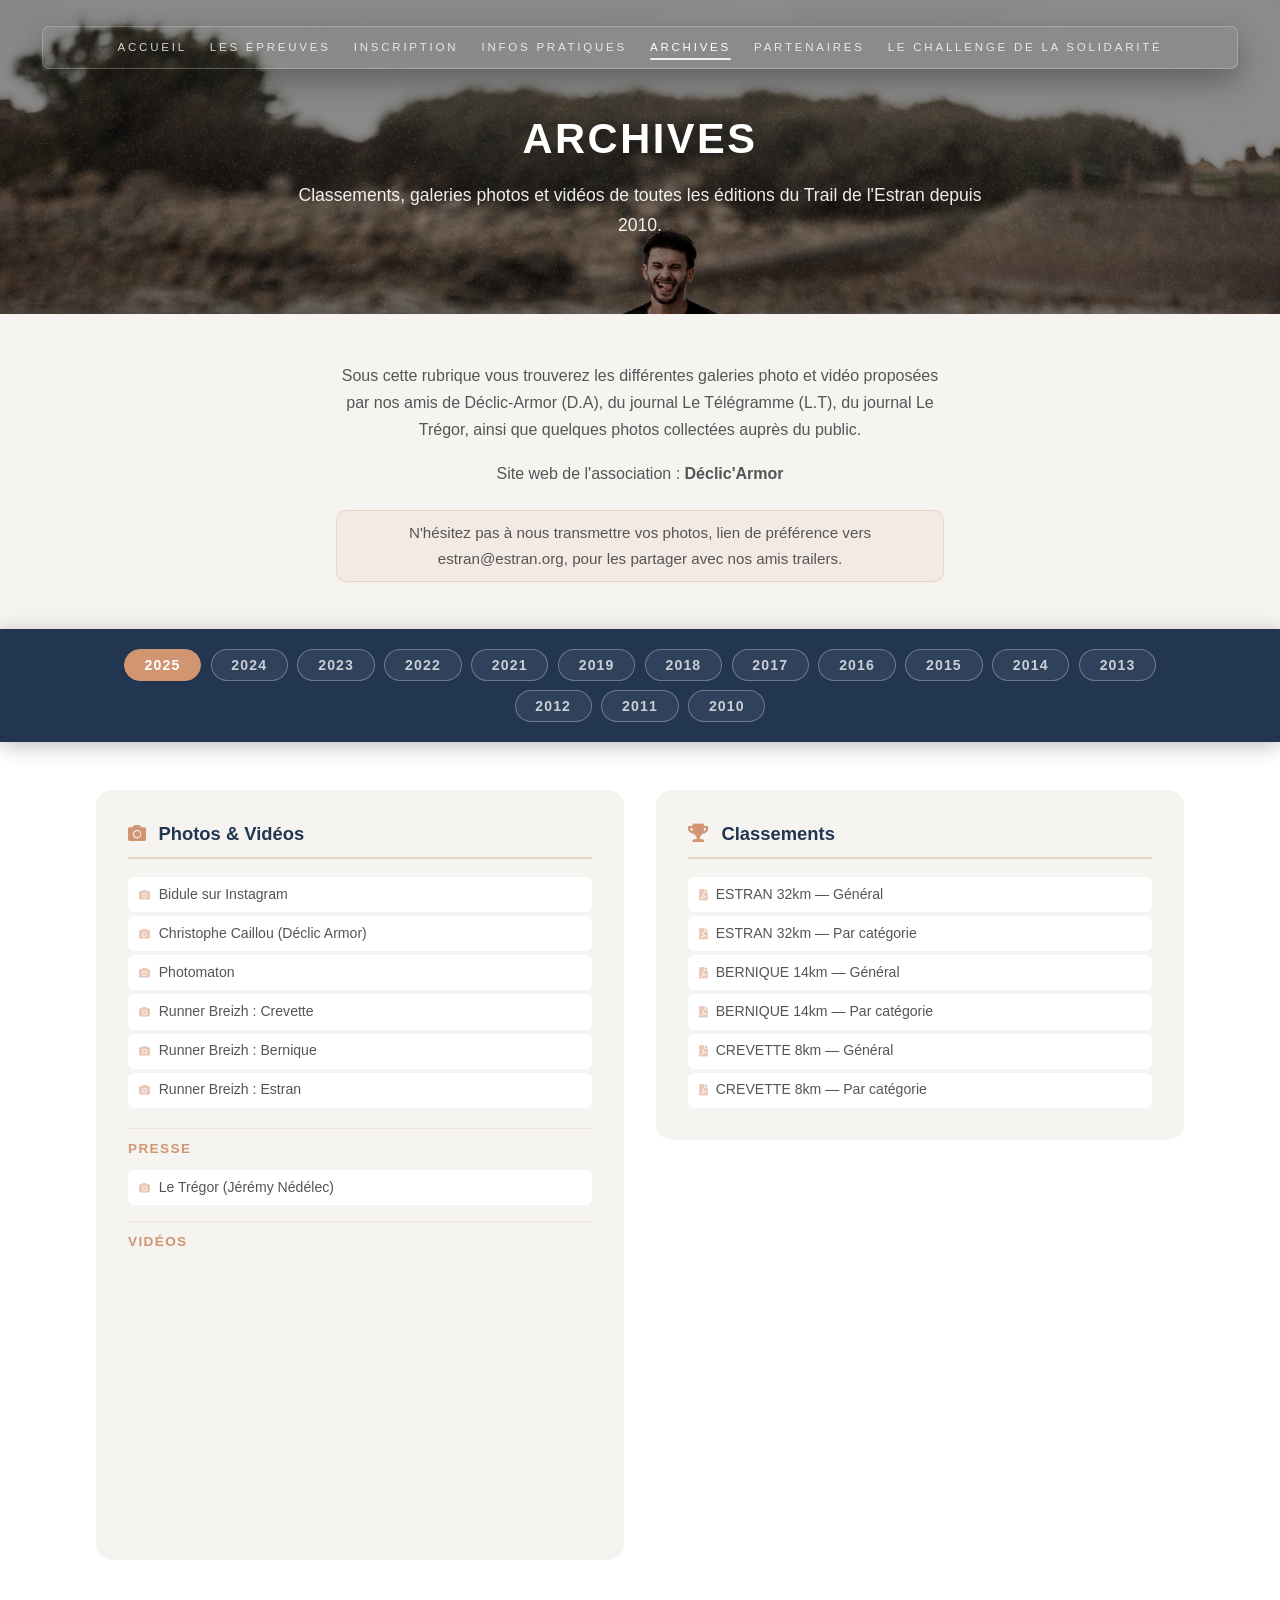
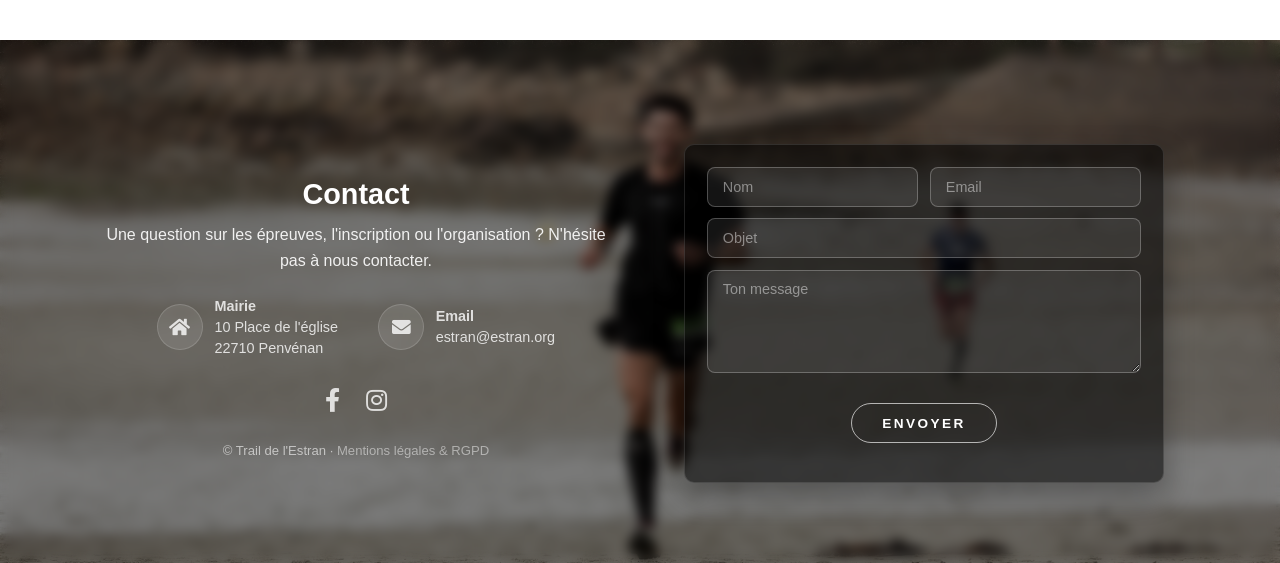
==== archives.html @ 1087b079 "almost" ====
<!DOCTYPE html>
<html lang="fr">

<head>
    <meta charset="utf-8">
    <title>Archives — Trail de l'Estran</title>
    <meta name="description"
        content="Archives du Trail de l'Estran : classements, galeries photos et vidéos de toutes les éditions depuis 2010.">
    <meta name="viewport" content="width=device-width, initial-scale=1">
    <link rel="stylesheet" href="css/style.css">
</head>

<body class="is-preload" data-page="archives">

    <!-- Nav -->
    <nav id="nav"></nav>

    <!-- Hero -->
    <section id="top" class="page-hero">
        <div class="inner">
            <h1>Archives</h1>
            <p>
                Classements, galeries photos et vidéos de toutes les éditions
                du Trail de l'Estran depuis 2010.
            </p>
        </div>
    </section>


    <!-- Intro galerie -->
    <section class="archives-intro">
        <div class="container">
            <p>
                Sous cette rubrique vous trouverez les différentes galeries photo et vidéo
                proposées par nos amis de Déclic-Armor (D.A), du journal Le Télégramme (L.T),
                du journal Le Trégor, ainsi que quelques photos collectées auprès du public.
            </p>
            <p>
                Site web de l'association :
                <a href="https://www.declic-armor.fr" target="_blank" rel="noopener"><strong>Déclic'Armor</strong></a>
            </p>
            <p class="archives-callout">
                N'hésitez pas à nous transmettre vos photos, lien de préférence vers
                <a href="mailto:estran@estran.org">estran@estran.org</a>,
                pour les partager avec nos amis trailers.
            </p>
        </div>
    </section>


    <!-- Sélecteur d'années + contenu -->
    <div class="archives-years-bar">
        <div class="container">
            <div id="year-tabs" class="archives-years"></div>
        </div>
    </div>

    <section class="archives-content">
        <div class="container">
            <div id="archives-panel"></div>
        </div>
    </section>


    <!-- Footer -->
    <section id="footer"></section>

    <!-- Scripts -->
    <script src="components/nav.js"></script>
    <script src="components/footer.js"></script>
    <script src="js/site.js"></script>
    <script src="js/archives.js"></script>

</body>

</html>
---- css/style.css ----
/* ==========================================
   Trail de l'Estran — style.css
   CSS unique, structuré et nettoyé

   SOMMAIRE :
   1. Variables & Fonts
   2. Reset & Base
   3. Typography
   4. Grid & Layout
   5. Buttons & Forms
   6. Nav
   7. Header (hero index)
   8. Section One (parcours)
   9. Section Two (countdown)
  10. Partenaires
  11. Footer & Contact
  12. Page Épreuves — Hero
  13. Page Épreuves — Tabs bar
  14. Page Épreuves — Race sections
  15. Page Épreuves — Maps
  16. Page Épreuves — Info cards
  17. Page Épreuves — Barrières
  18. Page Épreuves — Règlement
  19. Animations
  23. Responsive
   ========================================== */

/* ==============================
   1. VARIABLES & FONTS
   ============================== */

:root {
  --pearl: #ead7b9;
  --blossom: #ebb4c5;
  --almond: #d19572;
  --powder: #a2bdcc;
  --deep: #223651;

  --text: #555;
  --text-light: rgba(255, 255, 255, 0.75);
  --bg-light: #fff;
  --bg-sand: #f6f4f1;
  --radius: 10px;
  --radius-lg: 16px;
}

@import url("https://fonts.googleapis.com/css2?family=Source+Sans+3:ital,wght@0,300;0,400;0,700;1,300;1,400&display=swap");

/* FontAwesome — brands + solid only */
@font-face {
  font-family: "Font Awesome 5 Brands";
  font-style: normal;
  font-weight: 400;
  font-display: swap;
  src:
    url("../webfonts/fa-brands-400.woff2") format("woff2"),
    url("../webfonts/fa-brands-400.woff") format("woff");
}
@font-face {
  font-family: "Font Awesome 5 Free";
  font-style: normal;
  font-weight: 900;
  font-display: swap;
  src:
    url("../webfonts/fa-solid-900.woff2") format("woff2"),
    url("../webfonts/fa-solid-900.woff") format("woff");
}

.icon::before {
  font-style: normal;
  font-weight: 900;
  font-family: "Font Awesome 5 Free";
  -webkit-font-smoothing: antialiased;
  -moz-osx-font-smoothing: grayscale;
}
.icon.brands::before {
  font-family: "Font Awesome 5 Brands";
  font-weight: 400;
}
/* Icons used */
.fa-calendar::before {
  content: "\f073";
}
.fa-clock::before {
  content: "\f017";
}
.fa-envelope::before {
  content: "\f0e0";
}
.fa-facebook-f::before {
  content: "\f39e";
}
.fa-file-pdf::before {
  content: "\f1c1";
}
.fa-flag::before {
  content: "\f024";
}
.fa-home::before {
  content: "\f015";
}
.fa-instagram::before {
  content: "\f16d";
}
.fa-map-marker-alt::before {
  content: "\f3c5";
}
.fa-trophy::before {
  content: "\f091";
}
.fa-bus::before {
  content: "\f207";
}
.fa-camera::before {
  content: "\f030";
}
.fa-newspaper::before {
  content: "\f1ea";
}
.fa-play::before {
  content: "\f04b";
}

/* ==============================
   2. RESET & BASE
   ============================== */

*,
*::before,
*::after {
  box-sizing: border-box;
}

html {
  scroll-behavior: smooth;
}

body {
  margin: 0;
  font-family: "Source Sans 3", "Source Sans Pro", sans-serif;
  font-size: 16px;
  font-weight: 300;
  line-height: 1.65;
  color: var(--text);
  background: var(--bg-light);
}

/* Preload: masquer les transitions au chargement */
body.is-preload * {
  transition: none !important;
  animation: none !important;
}

img {
  max-width: 100%;
  height: auto;
  display: block;
}

.sr-only {
  position: absolute;
  width: 1px;
  height: 1px;
  padding: 0;
  margin: -1px;
  overflow: hidden;
  clip: rect(0, 0, 0, 0);
  border: 0;
}

/* ==============================
   3. TYPOGRAPHY
   ============================== */

h1,
h2,
h3,
h4,
h5,
h6 {
  font-weight: 700;
  line-height: 1.3;
  color: var(--deep);
}

h1 {
  font-size: 2.4em;
  letter-spacing: 0.06em;
}
h2 {
  font-size: 1.8em;
}
h3 {
  font-size: 1.3em;
}
h4 {
  font-size: 1em;
}

a {
  color: inherit;
  text-decoration: none;
  transition: color 0.2s ease;
}
a:hover {
  color: var(--almond);
}

strong,
b {
  font-weight: 700;
  color: inherit;
}

p {
  margin: 0 0 1em 0;
}

section {
  scroll-margin-top: 60px;
}

/* ==============================
   4. GRID & LAYOUT
   ============================== */

.container {
  max-width: 72em;
  margin: 0 auto;
  padding: 0 2em;
}

.row {
  display: flex;
  flex-wrap: wrap;
  gap: 2em;
}

.col-6 {
  flex: 0 0 calc(50% - 1em);
  max-width: calc(50% - 1em);
}

.col-12 {
  flex: 0 0 100%;
  max-width: 100%;
}

.align-center {
  align-items: center;
}

.image.fit img {
  width: 100%;
  border-radius: var(--radius);
}

.actions {
  list-style: none;
  padding: 0;
  margin: 1.5em 0 0 0;
  display: flex;
  gap: 1em;
}
.actions.special {
  justify-content: center;
}

/* ==============================
   5. BUTTONS & FORMS
   ============================== */

.button {
  display: inline-block;
  padding: 0 2.2em;
  height: 3em;
  line-height: 3em;
  border-radius: 999px;
  border: 1.5px solid rgba(255, 255, 255, 0.65);
  color: #fff;
  font-family: inherit;
  font-size: 0.85em;
  font-weight: 700;
  letter-spacing: 0.18em;
  text-transform: uppercase;
  text-decoration: none;
  background: transparent;
  cursor: pointer;
  transition: all 0.25s ease;
  white-space: nowrap;
}
.button:hover {
  background: rgba(255, 255, 255, 0.12);
  border-color: #fff;
  color: #fff;
  transform: translateY(-1px);
}
.button.primary {
  background: var(--almond);
  border-color: var(--almond);
}
.button.primary:hover {
  background: #c48560;
  border-color: #c48560;
}

/* Form inputs */
input[type="text"],
input[type="email"],
textarea {
  width: 100%;
  padding: 0.75em 1em;
  border: 1px solid rgba(255, 255, 255, 0.25);
  border-radius: 8px;
  background: rgba(255, 255, 255, 0.08);
  color: #fff;
  font-family: inherit;
  font-size: 0.9em;
  margin-bottom: 0.8em;
  transition: border-color 0.2s ease;
}
input[type="text"]:focus,
input[type="email"]:focus,
textarea:focus {
  outline: none;
  border-color: var(--almond);
}
input::placeholder,
textarea::placeholder {
  color: rgba(255, 255, 255, 0.45);
}

.form-row {
  display: grid;
  grid-template-columns: 1fr 1fr;
  gap: 0.8em;
}

.form-actions {
  display: flex;
  justify-content: center;
  margin-top: 0.6em;
}

.send-button {
  background: transparent;
  border: 1.5px solid rgba(255, 255, 255, 0.65);
  color: #fff;
  font-family: inherit;
  font-size: 0.85em;
  letter-spacing: 0.18em;
  text-transform: uppercase;
  padding: 0 2.2em;
  height: 3em;
  line-height: 3em;
  border-radius: 999px;
  cursor: pointer;
  transition: all 0.25s ease;
}
.send-button:hover {
  background: rgba(255, 255, 255, 0.12);
  border-color: #fff;
}

/* ==============================
   6. NAV
   ============================== */

#nav {
  position: fixed;
  top: 1.6em;
  left: 0;
  width: 100%;
  text-align: center;
  z-index: 1000;
}

#nav ul {
  display: inline-flex;
  border-radius: 0.45em;
  padding: 0 4em;
  margin: 0;
  list-style: none;
  background: transparent;
  box-shadow:
    inset 0 0 1px 1px rgba(255, 255, 255, 0.25),
    0 12px 30px rgba(0, 0, 0, 0.3);
  transition:
    background-color 0.35s ease,
    box-shadow 0.35s ease;
}

#nav li {
  padding: 0;
}

#nav a {
  display: block;
  color: rgba(255, 255, 255, 0.8);
  text-transform: uppercase;
  font-size: 0.72em;
  letter-spacing: 0.24em;
  height: 3.8em;
  line-height: 3.8em;
  padding: 0 1em;
  white-space: nowrap;
  border-bottom: none;
  transition: color 0.25s ease;
}
#nav a:hover {
  color: #fff;
}

#nav li.active a,
#nav li.current a {
  color: #fff;
  position: relative;
}
#nav li.active a::after,
#nav li.current a::after {
  content: "";
  position: absolute;
  left: 14%;
  right: 14%;
  bottom: 0.85em;
  height: 2px;
  background: rgba(255, 255, 255, 0.85);
  border-radius: 999px;
}

#nav.scrolled ul {
  background: var(--almond);
  box-shadow:
    inset 0 0 1px 1px rgba(255, 255, 255, 0.18),
    0 12px 30px rgba(0, 0, 0, 0.35);
}

/* Page active (soulignée) */
#nav li.nav-page-active a {
  color: #fff;
  position: relative;
}
#nav li.nav-page-active a::after {
  content: "";
  position: absolute;
  left: 1em;
  right: 1em;
  bottom: 0.85em;
  height: 2px;
  background: rgba(255, 255, 255, 0.85);
  border-radius: 999px;
}

/* Nav inner wrapper */
.nav-inner {
  display: inline-block;
  position: relative;
}

/* Hamburger — hidden on desktop */
.nav-toggle {
  display: none;
  background: none;
  border: none;
  cursor: pointer;
  padding: 0.8em;
  z-index: 10;
}
.hamburger,
.hamburger::before,
.hamburger::after {
  display: block;
  width: 22px;
  height: 2px;
  background: #fff;
  border-radius: 2px;
  transition: all 0.3s ease;
}
.hamburger {
  position: relative;
}
.hamburger::before,
.hamburger::after {
  content: "";
  position: absolute;
  left: 0;
}
.hamburger::before {
  top: -7px;
}
.hamburger::after {
  top: 7px;
}

/* Hamburger open state */
#nav.nav-open .hamburger {
  background: transparent;
}
#nav.nav-open .hamburger::before {
  top: 0;
  transform: rotate(45deg);
}
#nav.nav-open .hamburger::after {
  top: 0;
  transform: rotate(-45deg);
}

/* ==============================
   7. HEADER (hero index)
   ============================== */

#header {
  position: relative;
  padding: 11em 0 6em 0;
  text-align: center;
  color: #fff;
  background-image: url("../images/header-estran.jpg");
  background-size: cover;
  background-position: center;
  background-attachment: fixed;
}
#header::before {
  content: "";
  position: absolute;
  inset: 0;
  background: rgba(0, 0, 0, 0.35);
}
#header .inner {
  position: relative;
  z-index: 1;
}
#header h1 {
  color: #fff;
  text-transform: uppercase;
  margin: 0 0 0.3em 0;
}
#header p {
  color: rgba(255, 255, 255, 0.9);
}

/* Badge drapeau */
.header-badge {
  display: inline-flex;
  flex-direction: column;
  align-items: center;
  gap: 0.6em;
  margin-bottom: 1.2em;
}
.flag-bzh {
  width: 80px;
  height: auto;
  opacity: 0.85;
  filter: drop-shadow(0 10px 18px rgba(0, 0, 0, 0.35));
  animation:
    flagIntro 1.2s ease-out forwards,
    flagFloat 6s ease-in-out infinite;
}
@keyframes flagIntro {
  from {
    opacity: 0;
    transform: translateY(-12px) scale(0.96);
  }
  to {
    opacity: 0.85;
    transform: translateY(0) scale(1);
  }
}
@keyframes flagFloat {
  0%,
  100% {
    transform: translateY(0);
  }
  50% {
    transform: translateY(-4px);
  }
}

/* Date pill — même style que .button */
.edition-date {
  display: inline-block;
  margin: 1.2em 0 1.6em 0;
  font-weight: 700;
  font-size: 0.85em;
  letter-spacing: 0.18em;
  text-transform: uppercase;
  padding: 0 2.2em;
  height: 3em;
  line-height: 3em;
  border-radius: 999px;
  background: var(--almond);
}

/* ==============================
   8. SECTION ONE (parcours)
   ============================== */

.section-parcours {
  padding: 6em 0 4em 0;
  background: var(--bg-light);
}

.section-parcours .row {
  display: flex;
  align-items: center;
}

.section-parcours h2 {
  position: relative;
  display: inline-block;
}
.section-parcours h2::after {
  content: "";
  display: block;
  width: 3em;
  height: 3px;
  background: var(--almond);
  margin-top: 0.5em;
  border-radius: 999px;
}

.section-parcours strong {
  color: var(--almond);
}

.section-parcours img {
  max-height: 600px;
  width: 100%;
  object-fit: cover;
}

/* ==============================
   9. SECTION TWO (countdown)
   ============================== */

.section-event {
  position: relative;
  padding: 6em 0;
  color: #fff;
  background-image: url("../images/header-estran.jpg");
  background-size: cover;
  background-position: center;
  overflow: hidden;
}
.section-event::before {
  content: "";
  position: absolute;
  inset: 0;
  background: rgba(0, 0, 0, 0.45);
}
.section-event::after {
  content: "";
  position: absolute;
  inset: 0;
  backdrop-filter: blur(6px);
  z-index: 1;
}
.section-event .container {
  position: relative;
  z-index: 2;
}
.section-event h2,
.section-event p,
.section-event .label {
  color: #fff;
}

.center-event {
  display: flex;
  flex-direction: column;
  align-items: center;
  text-align: center;
  justify-content: center;
}

.countdown-card {
  border-radius: var(--radius-lg);
  padding: 1.6em;
  background: rgba(255, 255, 255, 0.1);
  backdrop-filter: blur(10px);
  box-shadow: 0 12px 30px rgba(0, 0, 0, 0.2);
  border: 1px solid rgba(255, 255, 255, 0.15);
  max-width: 520px;
  width: 100%;
}
.countdown-kicker {
  display: flex;
  align-items: center;
  justify-content: center;
  gap: 0.6em;
  font-size: 1.25em;
  font-weight: 700;
  margin: 0 0 0.9em 0;
}
.countdown {
  display: flex;
  gap: 0.8em;
  flex-wrap: wrap;
  justify-content: center;
  margin: 0.6em 0 0.8em 0;
}
.countdown .unit {
  min-width: 100px;
  text-align: center;
  padding: 0.9em 0.8em;
  border-radius: 14px;
  background: rgba(0, 0, 0, 0.18);
  border: 1px solid rgba(255, 255, 255, 0.12);
}
.countdown .num {
  display: block;
  font-size: 2em;
  font-weight: 700;
  line-height: 1.1;
}
.countdown-note {
  text-align: center;
  font-size: 1.05em;
  margin: 0.6em 0 1.2em 0;
  opacity: 0.9;
}

.section-event .actions {
  justify-content: center;
}

.affiche img {
  border-radius: var(--radius);
  box-shadow: 0 12px 40px rgba(0, 0, 0, 0.3);
  max-height: 600px;
}

/* ==============================
   10. PARTENAIRES
   ============================== */

.section-partenaires {
  padding: 6em 0 4em 0;
  background: var(--bg-light);
  text-align: center;
}
.section-partenaires h2::after {
  content: "";
  display: block;
  width: 3em;
  height: 3px;
  background: var(--almond);
  margin: 0.5em auto 0 auto;
  border-radius: 999px;
}

.partners-intro {
  max-width: 48em;
  margin: 0 auto 2.2em auto;
  opacity: 0.9;
}

.partners-grid {
  display: grid;
  grid-template-columns: repeat(5, 1fr);
  gap: 1.1em;
  align-items: center;
}
.partner {
  display: flex;
  align-items: center;
  justify-content: center;
  padding: 1.1em;
  border-radius: 0.6em;
  border: 1px solid rgba(0, 0, 0, 0.06);
  background: var(--bg-sand);
  transition:
    transform 0.5s ease,
    box-shadow 0.5s ease;
}
.partner img {
  width: 100%;
  max-width: 160px;
  max-height: 80px;
  object-fit: contain;
  opacity: 0.7;
  filter: grayscale(1) contrast(1.05);
  transition:
    filter 0.35s ease,
    opacity 0.35s ease;
}
.partner.is-highlight {
  transform: scale(1.06);
  box-shadow:
    0 0 0 2px var(--almond),
    0 10px 16px rgba(0, 0, 0, 0.12);
}
.partner.is-highlight img {
  filter: none;
  opacity: 1;
}

/* ==============================
   11. FOOTER & CONTACT
   ============================== */

#footer {
  position: relative;
  padding: 4.5em 0 3em 0;
  color: #fff;
  background-image: url("../images/header-estran.jpg");
  background-size: cover;
  background-position: center;
  overflow: hidden;
}
#footer::before {
  content: "";
  position: absolute;
  inset: 0;
  background: rgba(0, 0, 0, 0.5);
}
#footer::after {
  content: "";
  position: absolute;
  inset: 0;
  backdrop-filter: blur(6px);
  z-index: 1;
}
#footer .container {
  position: relative;
  z-index: 2;
}
#footer h2 {
  color: #fff;
  text-align: center;
  margin-bottom: 0.3em;
}
#footer a {
  color: rgba(255, 255, 255, 0.8);
}
#footer a:hover {
  color: #fff;
}

.footer-content {
  text-align: center;
}

.footer-columns {
  display: grid;
  grid-template-columns: 1fr 1fr;
  gap: 3em;
  align-items: center;
  margin: 2em 0;
}

.footer-left {
  text-align: center;
}

.footer-intro {
  max-width: 32em;
  margin: 0 auto 1.4em auto;
  opacity: 0.9;
  line-height: 1.6;
}

/* Contact blocks : icône + texte côte à côte */
.contact-blocks {
  display: flex;
  justify-content: center;
  gap: 2.5em;
  margin: 1.4em 0;
}

.contact-block {
  display: flex;
  align-items: center;
  gap: 0.8em;
  text-decoration: none;
  color: rgba(255, 255, 255, 0.85);
  transition: color 0.2s ease;
  font-size: 0.9em;
  line-height: 1.45;
}
.contact-block:hover {
  color: #fff;
}

.contact-icon {
  display: flex;
  align-items: center;
  justify-content: center;
  flex-shrink: 0;
  width: 3.2em;
  height: 3.2em;
  border-radius: 999px;
  background: rgba(255, 255, 255, 0.1);
  border: 1px solid rgba(255, 255, 255, 0.15);
  transition: background 0.2s ease;
}
.contact-icon::before {
  font-size: 1.3em;
}
.contact-block:hover .contact-icon {
  background: rgba(255, 255, 255, 0.18);
}

.contact-block div {
  text-align: left;
}

/* Formulaire */
.footer-right {
  display: flex;
  justify-content: center;
}

.contact-card {
  padding: 1.4em;
  border-radius: var(--radius);
  background: rgba(0, 0, 0, 0.55);
  border: 1px solid rgba(255, 255, 255, 0.12);
  box-shadow: 0 12px 30px rgba(0, 0, 0, 0.3);
  width: 100%;
  max-width: 480px;
}

/* Socials */
.footer-socials {
  display: flex;
  justify-content: center;
  gap: 1.6em;
  list-style: none;
  padding: 0;
  margin: 1.2em 0;
}
.footer-socials .icon::before {
  font-size: 1.5em;
}

.copyright {
  text-align: center;
  opacity: 0.6;
  font-size: 0.82em;
  margin-top: 1.2em;
}

/* ==============================
   12. PAGE ÉPREUVES — HERO
   ============================== */

.epreuves-hero {
  position: relative;
  padding: 7em 0 3.5em 0;
  text-align: center;
  color: #fff;
  background-image: url("../images/header-estran.jpg");
  background-size: cover;
  background-position: center;
  background-attachment: fixed;
}
.epreuves-hero::before {
  content: "";
  position: absolute;
  inset: 0;
  background: rgba(0, 0, 0, 0.45);
}
.epreuves-hero .inner {
  position: relative;
  z-index: 1;
  max-width: 48em;
  margin: 0 auto;
  padding: 0 2em;
}
.epreuves-hero h1 {
  color: #fff;
  text-shadow: 0 2px 12px rgba(0, 0, 0, 0.35);
  text-transform: uppercase;
  font-size: 2.6em;
  margin: 0 0 0.35em 0;
}
.epreuves-hero p {
  color: rgba(255, 255, 255, 0.95);
  line-height: 1.7;
}
.epreuves-hero .button {
  color: #fff;
  box-shadow: inset 0 0 0 1px rgba(255, 255, 255, 0.85);
}

/* ==============================
   13. PAGE ÉPREUVES — TABS BAR
   ============================== */

.race-tabs-bar {
  background: var(--deep);
  box-shadow: 0 4px 20px rgba(0, 0, 0, 0.25);
}
.race-tabs {
  display: flex;
  justify-content: center;
}
.race-tab {
  display: flex;
  flex-direction: column;
  align-items: center;
  padding: 0.9em 2em;
  color: rgba(255, 255, 255, 0.7);
  text-decoration: none;
  border-bottom: 3px solid transparent;
  transition: all 0.25s ease;
}
.race-tab:hover {
  color: #fff;
  background: rgba(255, 255, 255, 0.06);
}

.tab-rando:hover {
  border-bottom-color: var(--pearl);
  color: var(--pearl);
}
.tab-estran:hover {
  border-bottom-color: var(--almond);
  color: var(--almond);
}
.tab-bernique:hover {
  border-bottom-color: var(--powder);
  color: var(--powder);
}
.tab-crevette:hover {
  border-bottom-color: var(--blossom);
  color: var(--blossom);
}
.tab-enfants:hover {
  border-bottom-color: var(--blossom);
  color: var(--blossom);
}

.tab-distance {
  font-size: 1.3em;
  font-weight: 700;
  line-height: 1.2;
}
.tab-name {
  font-size: 0.68em;
  letter-spacing: 0.2em;
  text-transform: uppercase;
  opacity: 0.8;
}

/* ==============================
   14. PAGE ÉPREUVES — RACE SECTIONS
   ============================== */

.race-section {
  padding: 4em 0 3.5em 0;
  scroll-margin-top: 60px;
}
.race-section:nth-child(odd) {
  background: var(--bg-light);
}
.race-section:nth-child(even) {
  background: var(--bg-sand);
}
.race-rando {
  background: var(--bg-sand);
}
.race-enfants {
  background: var(--bg-light);
}

.race-header {
  text-align: center;
  margin-bottom: 2em;
}

.race-badge {
  display: inline-block;
  padding: 0.3em 1.2em;
  border-radius: 999px;
  font-size: 0.82em;
  font-weight: 700;
  letter-spacing: 0.15em;
  text-transform: uppercase;
  margin-bottom: 0.6em;
  color: #fff;
}
.badge-estran {
  background: var(--almond);
}
.badge-bernique {
  background: var(--powder);
  color: var(--deep);
}
.badge-crevette {
  background: var(--blossom);
  color: var(--deep);
}
.badge-rando {
  background: var(--pearl);
  color: var(--deep);
}
.badge-enfants {
  background: var(--blossom);
  color: var(--deep);
}

.race-header h2 {
  font-size: 2em;
  margin: 0 0 0.2em 0;
}
.race-tagline {
  font-size: 1.05em;
  opacity: 0.65;
  font-style: italic;
}

/* Layout carte + infos */
.race-layout {
  display: grid;
  grid-template-columns: 1fr 1fr;
  gap: 2em;
  align-items: start;
}
.race-col-map {
  position: static;
}
.race-col-info {
  display: flex;
  flex-direction: column;
  gap: 1em;
}

.centered-description {
  max-width: 42em;
  margin: 0 auto;
  text-align: center;
}

/* Reglement section bottom */
.reglement-section {
  position: relative;
  text-align: center;
  padding: 4em 0;
  color: #fff;
  background: var(--deep);
  overflow: hidden;
}
.reglement-section .container {
  position: relative;
  z-index: 2;
}
.reglement-section h2 {
  color: #fff;
}
.reglement-section h2::after {
  content: "";
  display: block;
  width: 3em;
  height: 3px;
  background: var(--almond);
  margin: 0.5em auto 0 auto;
  border-radius: 999px;
}
.reglement-text {
  max-width: 38em;
  margin: 0 auto 1.4em auto;
  opacity: 0.9;
}

/* ==============================
   15. PAGE ÉPREUVES — MAPS
   ============================== */

.race-map-wrap {
  position: relative;
  border-radius: 12px;
  overflow: hidden;
  box-shadow:
    0 8px 32px rgba(34, 54, 81, 0.12),
    0 2px 8px rgba(0, 0, 0, 0.08);
  border: 1px solid rgba(34, 54, 81, 0.1);
}
.race-map {
  width: 100%;
  height: 420px;
}

.map-overlay-label {
  position: absolute;
  bottom: 1em;
  left: 50%;
  transform: translateX(-50%);
  background: rgba(34, 54, 81, 0.85);
  color: #fff;
  padding: 0.45em 1.2em;
  border-radius: 999px;
  font-size: 0.78em;
  z-index: 2;
  backdrop-filter: blur(6px);
  pointer-events: none;
  white-space: nowrap;
}
.map-overlay-label .icon {
  margin-right: 0.4em;
}

/* ==============================
   16. PAGE ÉPREUVES — INFO CARDS
   ============================== */

.info-pair {
  display: grid;
  grid-template-columns: 1fr 1fr;
  gap: 1em;
}

.info-card {
  background: var(--bg-light);
  border-radius: var(--radius);
  padding: 1.2em 1.4em;
  border: 1px solid rgba(34, 54, 81, 0.08);
  box-shadow: 0 3px 12px rgba(0, 0, 0, 0.04);
  text-align: center;
  transition:
    transform 0.25s ease,
    box-shadow 0.25s ease;
}
.info-card:hover {
  transform: translateY(-2px);
  box-shadow: 0 6px 20px rgba(0, 0, 0, 0.07);
}

.info-icon {
  display: flex;
  align-items: center;
  justify-content: center;
  width: 2.2em;
  height: 2.2em;
  border-radius: 999px;
  margin: 0 auto 0.5em auto;
  font-size: 1em;
}
.race-estran .info-icon {
  background: rgba(209, 149, 114, 0.15);
  color: var(--almond);
}
.race-bernique .info-icon {
  background: rgba(162, 189, 204, 0.2);
  color: var(--deep);
}
.race-crevette .info-icon {
  background: rgba(235, 180, 197, 0.2);
  color: var(--deep);
}

.info-card h4 {
  margin: 0 0 0.35em 0;
  font-size: 0.95em;
}
.info-card p {
  margin: 0;
  line-height: 1.55;
  font-size: 0.88em;
}
.info-card-description p {
  margin-bottom: 0.6em;
}
.info-card-description p:last-child {
  margin-bottom: 0;
}

.info-address {
  opacity: 0.6;
  font-size: 0.92em;
}
.info-gps {
  display: inline-block;
  font-family: monospace;
  font-size: 0.82em;
  opacity: 0.45;
}

.reglement-link {
  display: flex;
  align-items: center;
  justify-content: center;
  gap: 0.4em;
  font-size: 0.82em;
  color: var(--almond);
  opacity: 0.85;
  transition: opacity 0.2s ease;
}
.reglement-link:hover {
  opacity: 1;
  color: var(--deep);
}

/* ==============================
   17. PAGE ÉPREUVES — BARRIÈRES
   ============================== */

.barriers-card {
  margin-top: 2em;
  padding: 1.6em;
  border-radius: var(--radius);
  background: rgba(209, 149, 114, 0.08);
  border-left: 4px solid var(--almond);
}
.barriers-card h3 {
  margin: 0 0 0.5em 0;
}
.barriers-card h3 .icon {
  color: var(--almond);
  margin-right: 0.4em;
}

.barriers-grid {
  display: grid;
  grid-template-columns: 1fr 1fr;
  gap: 1em;
}
.barrier {
  display: flex;
  align-items: flex-start;
  gap: 1em;
  padding: 0.9em;
  background: rgba(255, 255, 255, 0.7);
  border-radius: 8px;
}
.barrier-km {
  flex-shrink: 0;
  padding: 0.25em 0.7em;
  background: var(--almond);
  color: #fff;
  border-radius: 6px;
  font-weight: 700;
  font-size: 0.82em;
}
.barrier div {
  line-height: 1.55;
  font-size: 0.88em;
}
.barrier-note {
  margin-top: 0.8em;
  font-size: 0.85em;
  opacity: 0.7;
  font-style: italic;
}

/* ==============================
   18. PAGE HERO (générique sous-pages)
   ============================== */

.page-hero {
  position: relative;
  padding: 7em 0 3.5em 0;
  text-align: center;
  color: #fff;
  background-image: url("../images/header-estran.jpg");
  background-size: cover;
  background-position: center;
  background-attachment: fixed;
}
.page-hero::before {
  content: "";
  position: absolute;
  inset: 0;
  background: rgba(0, 0, 0, 0.45);
}
.page-hero .inner {
  position: relative;
  z-index: 1;
  max-width: 48em;
  margin: 0 auto;
  padding: 0 2em;
}
.page-hero h1 {
  color: #fff;
  text-shadow: 0 2px 12px rgba(0, 0, 0, 0.35);
  text-transform: uppercase;
  font-size: 2.6em;
  margin: 0 0 0.35em 0;
}
.page-hero p {
  color: rgba(255, 255, 255, 0.92);
  line-height: 1.7;
  font-size: 1.1em;
}

/* ==============================
   19. PAGE INSCRIPTION
   ============================== */

.insc-section {
  padding: 4em 0;
}

/* -- Bandeau date ouverture -- */
.insc-opening {
  background: var(--deep);
  color: #fff;
  padding: 2.5em 0;
}

.insc-date-banner {
  display: flex;
  align-items: center;
  justify-content: center;
  gap: 1.2em;
  text-align: left;
}
.insc-date-banner .icon::before {
  font-size: 2.2em;
  color: var(--almond);
}
.insc-date-banner h2 {
  color: #fff;
  font-size: 1.1em;
  margin: 0;
  font-weight: 400;
  opacity: 0.85;
  letter-spacing: 0.05em;
  text-transform: uppercase;
}
.insc-date {
  font-size: 1.8em;
  font-weight: 700;
  margin: 0.1em 0 0 0;
  line-height: 1.2;
}

/* -- Section courses -- */
.insc-races {
  background: var(--bg-sand);
}

.section-title {
  text-align: center;
  font-size: 1.8em;
  margin: 0 0 0.2em 0;
}
.section-subtitle {
  text-align: center;
  opacity: 0.65;
  font-size: 1.05em;
  margin: 0 0 2em 0;
}

.insc-cards {
  display: grid;
  grid-template-columns: repeat(3, 1fr);
  gap: 1.8em;
}

.insc-card {
  position: relative;
  background: var(--bg-light);
  border-radius: var(--radius-lg);
  padding: 2em 1.6em 1.8em;
  text-align: center;
  box-shadow: 0 4px 20px rgba(0, 0, 0, 0.06);
  border: 1px solid rgba(34, 54, 81, 0.06);
  overflow: hidden;
  transition:
    transform 0.3s ease,
    box-shadow 0.3s ease;
  display: flex;
  flex-direction: column;
  align-items: center;
}
.insc-card:hover {
  transform: translateY(-4px);
  box-shadow: 0 12px 36px rgba(0, 0, 0, 0.1);
}

/* Barre de couleur en haut de chaque card */
.insc-card-accent {
  position: absolute;
  top: 0;
  left: 0;
  right: 0;
  height: 4px;
}
.insc-card-estran .insc-card-accent {
  background: var(--almond);
}
.insc-card-bernique .insc-card-accent {
  background: var(--powder);
}
.insc-card-crevette .insc-card-accent {
  background: var(--blossom);
}

.insc-card-badge {
  display: inline-block;
  padding: 0.3em 1.2em;
  border-radius: 999px;
  font-size: 0.82em;
  font-weight: 700;
  letter-spacing: 0.15em;
  text-transform: uppercase;
  margin-bottom: 0.6em;
}
.insc-card-estran .insc-card-badge {
  background: var(--almond);
  color: #fff;
}
.insc-card-bernique .insc-card-badge {
  background: var(--powder);
  color: var(--deep);
}
.insc-card-crevette .insc-card-badge {
  background: var(--blossom);
  color: var(--deep);
}

.insc-card h3 {
  font-size: 1.4em;
  margin: 0 0 0.5em 0;
}

.insc-card-places {
  display: flex;
  align-items: baseline;
  justify-content: center;
  gap: 0.3em;
  margin-bottom: 0.8em;
}
.insc-places-num {
  font-size: 2.4em;
  font-weight: 700;
  line-height: 1;
  color: var(--deep);
}
.insc-places-label {
  font-size: 0.85em;
  opacity: 0.6;
  text-transform: uppercase;
  letter-spacing: 0.1em;
}

.insc-card p {
  font-size: 0.9em;
  opacity: 0.75;
  line-height: 1.55;
  margin-bottom: 1.4em;
  flex-grow: 1;
}

.insc-card .button {
  border-color: var(--almond);
  color: var(--almond);
}
.insc-card .button:hover {
  background: var(--almond);
  color: #fff;
}
.insc-card .button.primary {
  background: var(--almond);
  border-color: var(--almond);
  color: #fff;
}
.insc-card .button.primary:hover {
  background: #c48560;
  border-color: #c48560;
}

.insc-cta {
  text-align: center;
  margin-top: 2.5em;
}

/* -- Section bénévoles -- */
/* -- Section bénévoles -- */
.insc-benevole {
  background: var(--deep);
  padding: 5em 0;
}
.insc-benevole .container {
  position: relative;
}
.insc-benevole .container {
  position: relative;
}

.benevole-layout {
  display: grid;
  grid-template-columns: 1fr 1fr;
  gap: 3em;
  align-items: center;
}

.benevole-text {
  color: #fff;
}
.benevole-text h2 {
  color: #fff;
  font-size: 1.5em;
  font-weight: 300;
  margin: 0 0 0.3em 0;
  line-height: 1.4;
}
.benevole-text h3 {
  color: var(--almond);
  font-size: 1.8em;
  margin: 0 0 0.8em 0;
}
.benevole-text p {
  color: rgba(255, 255, 255, 0.85);
  line-height: 1.7;
}

.benevole-card {
  padding: 1.6em;
  border-radius: var(--radius-lg);
  background: var(--powder);
  border: 1px solid rgba(255, 255, 255, 0.12);
  box-shadow: 0 12px 30px rgba(0, 0, 0, 0.3);
}
.benevole-card input,
.benevole-card textarea {
  width: 100%;
  padding: 0.75em 1em;
  border: 1px solid rgba(255, 255, 255, 0.2);
  border-radius: 8px;
  background: rgba(255, 255, 255, 0.06);
  color: #fff;
  font-family: inherit;
  font-size: 0.9em;
  margin-bottom: 0.7em;
  transition: border-color 0.2s ease;
}
.benevole-card input:focus,
.benevole-card textarea:focus {
  outline: none;
  border-color: var(--almond);
}
.benevole-card input::placeholder,
.benevole-card textarea::placeholder {
  color: rgba(255, 255, 255, 0.676);
}
.benevole-card .send-button {
  width: 100%;
}

/* ==============================
   20. PAGE INFOS PRATIQUES
   ============================== */

.infos-section {
  padding: 4em 0;
  background: var(--bg-light);
}
.infos-section-alt {
  background: var(--bg-sand);
}

.infos-race-grid {
  display: grid;
  grid-template-columns: repeat(3, 1fr);
  gap: 1.5em;
}
.infos-race-card {
  background: var(--bg-sand);
  border-radius: var(--radius-lg);
  padding: 1.8em 1.4em;
  text-align: center;
  border-top: 4px solid transparent;
  transition:
    transform 0.3s ease,
    box-shadow 0.3s ease;
}
.infos-race-card:hover {
  transform: translateY(-3px);
  box-shadow: 0 8px 24px rgba(0, 0, 0, 0.08);
}
.infos-estran {
  border-top-color: var(--almond);
}
.infos-bernique {
  border-top-color: var(--powder);
}
.infos-crevette {
  border-top-color: var(--blossom);
}

.infos-race-badge {
  display: inline-block;
  padding: 0.25em 1em;
  border-radius: 999px;
  font-size: 0.8em;
  font-weight: 700;
  letter-spacing: 0.12em;
  text-transform: uppercase;
  margin-bottom: 0.5em;
}
.infos-estran .infos-race-badge {
  background: var(--almond);
  color: #fff;
}
.infos-bernique .infos-race-badge {
  background: var(--powder);
  color: var(--deep);
}
.infos-crevette .infos-race-badge {
  background: var(--blossom);
  color: var(--deep);
}

.infos-race-card h3 {
  font-size: 1.3em;
  margin: 0 0 0.6em 0;
}
.infos-race-detail {
  font-size: 0.9em;
  margin: 0 0 0.4em 0;
  line-height: 1.5;
}
.infos-race-detail .icon::before {
  font-size: 0.85em;
  color: var(--almond);
  margin-right: 0.3em;
}
.infos-race-places {
  margin-top: 0.8em;
  font-size: 0.85em;
  opacity: 0.6;
  text-transform: uppercase;
  letter-spacing: 0.08em;
}
.infos-race-places strong {
  font-size: 1.6em;
  color: var(--deep);
}

.infos-note {
  font-size: 0.95em;
  opacity: 0.8;
}
.infos-note .icon::before {
  color: var(--almond);
  margin-right: 0.3em;
}

.infos-barriers {
  display: grid;
  grid-template-columns: 1fr 1fr;
  gap: 1.2em;
  margin: 1.5em 0;
}
.infos-barrier {
  display: flex;
  align-items: flex-start;
  gap: 1em;
  padding: 1.2em;
  background: var(--bg-light);
  border-radius: var(--radius);
  border-left: 4px solid var(--almond);
}
.infos-barrier div {
  font-size: 0.9em;
  line-height: 1.6;
}
.infos-note-small {
  font-size: 0.85em;
  opacity: 0.65;
  font-style: italic;
  text-align: center;
  margin-top: 1em;
}

.infos-navettes {
  background: var(--deep);
  color: #fff;
  padding: 3.5em 0;
}
.infos-highlight-card {
  display: flex;
  align-items: flex-start;
  gap: 2em;
  max-width: 52em;
  margin: 0 auto;
}
.infos-highlight-icon {
  flex-shrink: 0;
  display: flex;
  align-items: center;
  justify-content: center;
  width: 4em;
  height: 4em;
  border-radius: 999px;
  background: rgba(255, 255, 255, 0.1);
  border: 1px solid rgba(255, 255, 255, 0.15);
}
.infos-highlight-icon .icon::before {
  font-size: 1.6em;
  color: var(--almond);
}
.infos-highlight-content h2 {
  color: #fff;
  font-size: 1.4em;
  margin: 0 0 0.2em 0;
}
.infos-highlight-times {
  font-size: 1.2em;
  margin: 0 0 0.8em 0;
  color: var(--almond);
}
.infos-highlight-content p {
  color: rgba(255, 255, 255, 0.85);
  line-height: 1.6;
  margin-bottom: 0.6em;
}
.infos-highlight-warning {
  display: inline-block;
  padding: 0.4em 1em;
  background: rgba(209, 149, 114, 0.15);
  border: 1px solid rgba(209, 149, 114, 0.3);
  border-radius: 8px;
  font-size: 0.9em;
  margin-top: 0.4em;
}

.infos-schedule-grid {
  display: grid;
  grid-template-columns: repeat(4, 1fr);
  gap: 1.2em;
  margin: 1.5em 0;
}
.infos-schedule-card {
  background: var(--bg-light);
  border-radius: var(--radius);
  padding: 1.4em 1em;
  text-align: center;
  border: 1px solid rgba(34, 54, 81, 0.06);
  transition: transform 0.25s ease;
}
.infos-section-alt .infos-schedule-card {
  background: var(--bg-light);
}
.infos-schedule-card:hover {
  transform: translateY(-2px);
}
.infos-day {
  display: inline-block;
  padding: 0.2em 0.8em;
  background: var(--deep);
  color: #fff;
  border-radius: 999px;
  font-size: 0.75em;
  font-weight: 700;
  letter-spacing: 0.1em;
  text-transform: uppercase;
  margin-bottom: 0.6em;
}
.infos-schedule-card p {
  font-size: 0.88em;
  margin: 0.3em 0;
  line-height: 1.45;
}

.infos-dimanche-detail {
  max-width: 42em;
  margin: 1.5em auto;
  padding: 1.2em 1.6em;
  background: var(--bg-light);
  border-radius: var(--radius);
  border-left: 4px solid var(--almond);
}
.infos-dimanche-detail p {
  font-size: 0.9em;
  margin: 0.3em 0;
  line-height: 1.5;
}

.infos-rando-grid {
  display: grid;
  grid-template-columns: repeat(3, 1fr);
  gap: 1.5em;
}
.infos-rando-card {
  background: var(--bg-light);
  border-radius: var(--radius-lg);
  padding: 2em 1.4em;
  text-align: center;
  border: 1px solid rgba(34, 54, 81, 0.06);
  transition: transform 0.25s ease;
}
.infos-rando-card:hover {
  transform: translateY(-2px);
}
.infos-rando-km {
  display: inline-block;
  font-size: 2em;
  font-weight: 700;
  color: var(--almond);
  line-height: 1;
  margin-bottom: 0.4em;
}
.infos-rando-card p {
  font-size: 0.92em;
  line-height: 1.5;
  margin: 0;
}

.infos-arrival {
  display: flex;
  flex-direction: column;
  align-items: center;
  gap: 0.4em;
  max-width: 36em;
  margin: 2em auto 0 auto;
  padding: 1em 1.6em;
  background: rgba(209, 149, 114, 0.1);
  border: 1px solid rgba(209, 149, 114, 0.25);
  border-radius: var(--radius);
  font-size: 1.05em;
  font-weight: 700;
  color: var(--deep);
  text-align: center;
}
.infos-arrival .icon::before {
  color: var(--almond);
  font-size: 1.2em;
}

.infos-note {
  display: flex;
  align-items: center;
  justify-content: center;
  gap: 0.4em;
  font-size: 0.95em;
  opacity: 0.8;
}

/* ==============================
   21. ARCHIVES
   ============================== */

.archives-intro {
  padding: 3em 0 2em;
  background: var(--bg-sand);
  text-align: center;
}
.archives-intro .container {
  max-width: 42em;
}
.archives-intro p {
  line-height: 1.7;
}
.archives-callout {
  display: inline-block;
  padding: 0.6em 1.4em;
  background: rgba(209, 149, 114, 0.1);
  border: 1px solid rgba(209, 149, 114, 0.25);
  border-radius: var(--radius);
  font-size: 0.95em;
  margin-top: 0.5em;
}

.archives-years-bar {
  background: var(--deep);
  padding: 1.2em 0;
  position: sticky;
  top: 0;
  z-index: 100;
  box-shadow: 0 4px 20px rgba(0, 0, 0, 0.25);
}
.archives-years {
  display: flex;
  flex-wrap: wrap;
  justify-content: center;
  gap: 0.6em;
}
.year-tab {
  padding: 0.5em 1.4em;
  border: 1.5px solid rgba(255, 255, 255, 0.3);
  border-radius: 999px;
  background: rgba(255, 255, 255, 0.06);
  color: rgba(255, 255, 255, 0.75);
  font-family: inherit;
  font-size: 0.88em;
  font-weight: 700;
  letter-spacing: 0.08em;
  cursor: pointer;
  transition: all 0.2s ease;
}
.year-tab:hover {
  color: #fff;
  border-color: rgba(255, 255, 255, 0.6);
  background: rgba(255, 255, 255, 0.12);
}
.year-tab.is-active {
  background: var(--almond);
  border-color: var(--almond);
  color: #fff;
}

.archives-content {
  padding: 3em 0 5em;
  background: var(--bg-light);
}

.archive-columns {
  display: grid;
  grid-template-columns: 1fr 1fr;
  gap: 2em;
  align-items: start;
}

.archive-col {
  padding: 2em;
  background: var(--bg-sand);
  border-radius: var(--radius-lg);
}
.archive-col h3 {
  font-size: 1.15em;
  margin: 0 0 1em 0;
  padding-bottom: 0.6em;
  border-bottom: 2px solid var(--pearl);
}
.archive-col h3 .icon {
  margin-right: 0.4em;
  color: var(--almond);
}

.archive-sub {
  font-size: 0.85em;
  margin: 1.2em 0 0.6em 0;
  color: var(--almond);
  text-transform: uppercase;
  letter-spacing: 0.1em;
  font-weight: 700;
  padding-top: 0.8em;
  border-top: 1px solid rgba(209, 149, 114, 0.15);
}

.archive-links {
  display: flex;
  flex-direction: column;
  gap: 0.25em;
}
.archive-link {
  display: flex;
  align-items: center;
  gap: 0.6em;
  padding: 0.55em 0.8em;
  border-radius: 6px;
  font-size: 0.88em;
  color: var(--text);
  background: var(--bg-light);
  transition:
    background 0.2s ease,
    color 0.2s ease,
    transform 0.15s ease;
  line-height: 1.4;
}
.archive-link:hover {
  background: rgba(209, 149, 114, 0.1);
  color: var(--almond);
  transform: translateX(3px);
}
.archive-link .icon::before {
  font-size: 0.8em;
  color: var(--almond);
  opacity: 0.5;
}
.archive-link:hover .icon::before {
  opacity: 1;
}

.archive-video {
  margin-top: 1em;
  border-radius: var(--radius);
  overflow: hidden;
  aspect-ratio: 16/9;
}
.archive-video iframe {
  width: 100%;
  height: 100%;
  border: 0;
}

@media screen and (max-width: 980px) {
  .archive-columns {
    grid-template-columns: 1fr;
    gap: 1.5em;
  }
}
@media screen and (max-width: 736px) {
  .archives-years {
    gap: 0.4em;
  }
  .year-tab {
    padding: 0.4em 1em;
    font-size: 0.78em;
  }
}

/* ==============================
   22. ANIMATIONS
   ============================== */

.race-header,
.race-map-wrap,
.info-card,
.barriers-card,
.insc-card,
.insc-date-banner,
.infos-race-card,
.infos-schedule-card,
.infos-rando-card {
  animation: fadeUp 0.6s ease-out both;
}
.race-map-wrap {
  animation-delay: 0.08s;
}
.insc-card:nth-child(2) {
  animation-delay: 0.1s;
}
.insc-card:nth-child(3) {
  animation-delay: 0.2s;
}
.infos-race-card:nth-child(2) {
  animation-delay: 0.1s;
}
.infos-race-card:nth-child(3) {
  animation-delay: 0.2s;
}

@keyframes fadeUp {
  from {
    opacity: 0;
    transform: translateY(14px);
  }
  to {
    opacity: 1;
    transform: translateY(0);
  }
}

@media (prefers-reduced-motion: reduce) {
  *,
  *::before,
  *::after {
    animation-duration: 0s !important;
    transition-duration: 0s !important;
  }
  .flag-bzh {
    animation: none;
  }
}

/* ==============================
   23. RESPONSIVE
   ============================== */

@media screen and (max-width: 980px) {
  .row {
    flex-direction: column;
  }
  .col-6 {
    flex: 0 0 100%;
    max-width: 100%;
  }

  .race-layout {
    grid-template-columns: 1fr;
  }

  .footer-columns {
    grid-template-columns: 1fr;
    gap: 2em;
  }
  .contact-card {
    max-width: 100%;
  }

  .partners-grid {
    grid-template-columns: repeat(4, 1fr);
  }

  .insc-cards {
    grid-template-columns: repeat(3, 1fr);
    gap: 1.4em;
  }
  .benevole-layout {
    grid-template-columns: 1fr;
    gap: 2em;
  }
  .benevole-text {
    text-align: center;
  }

  .infos-schedule-grid {
    grid-template-columns: repeat(2, 1fr);
  }
  .infos-highlight-card {
    flex-direction: column;
    align-items: center;
    text-align: center;
  }
}

@media screen and (max-width: 736px) {
  body {
    font-size: 15px;
  }

  /* Hamburger visible */
  .nav-toggle {
    display: block;
  }

  #nav {
    top: 0;
    padding: 0;
  }
  .nav-inner {
    display: flex;
    align-items: center;
    justify-content: flex-end;
    width: 100%;
    padding: 0.8em 1.2em;
  }

  #nav ul {
    display: inline-flex;
    border-radius: 0.45em;
    padding: 0 1.8em;
    margin: 0;
    list-style: none;
    background: transparent;
    box-shadow:
      inset 0 0 1px 1px rgba(255, 255, 255, 0.25),
      0 12px 30px rgba(0, 0, 0, 0.3);
    transition:
      background-color 0.35s ease,
      box-shadow 0.35s ease;
  }
  #nav.nav-open ul {
    display: flex;
  }
  #nav.scrolled .nav-inner {
    background: var(--almond);
  }
  #nav:not(.scrolled) .nav-inner {
    background: transparent;
  }

  #nav li {
    padding: 0;
  }
  #nav a {
    display: block;
    color: rgba(255, 255, 255, 0.8);
    text-transform: uppercase;
    font-size: 0.72em;
    letter-spacing: 0.24em;
    height: 3.8em;
    line-height: 3.8em;
    padding: 0 1em;
    white-space: nowrap;
    border-bottom: none;
    transition: color 0.25s ease;
  }
  #nav a:hover {
    background: rgba(255, 255, 255, 0.1);
  }

  /* Désactiver le underline en mobile */
  #nav li.nav-page-active a::after,
  #nav li.active a::after,
  #nav li.current a::after {
    display: none;
  }
  #nav li.nav-page-active a {
    background: rgba(255, 255, 255, 0.12);
  }

  #header {
    padding: 8em 0 4em 0;
  }
  #header h1 {
    font-size: 1.8em;
  }

  .race-map {
    height: 280px;
  }
  .info-pair {
    grid-template-columns: 1fr;
  }
  .barriers-grid {
    grid-template-columns: 1fr;
  }
  .partners-grid {
    grid-template-columns: repeat(2, 1fr);
  }

  .contact-blocks {
    flex-direction: column;
    gap: 1.2em;
    align-items: center;
  }
  .contact-block {
    justify-content: center;
  }
  .contact-block div {
    text-align: center;
  }

  .form-row {
    grid-template-columns: 1fr;
  }

  .race-tab {
    padding: 0.7em 0.8em;
  }
  .tab-distance {
    font-size: 1em;
  }
  .tab-name {
    font-size: 0.58em;
  }

  .insc-cards {
    grid-template-columns: 1fr;
    max-width: 400px;
    margin: 0 auto;
  }
  .insc-date-banner {
    flex-direction: column;
    text-align: center;
  }

  .infos-race-grid {
    grid-template-columns: 1fr;
    max-width: 400px;
    margin: 0 auto;
  }
  .infos-barriers {
    grid-template-columns: 1fr;
  }
  .infos-schedule-grid {
    grid-template-columns: 1fr;
  }
  .infos-rando-grid {
    grid-template-columns: 1fr;
    max-width: 400px;
    margin: 0 auto;
  }
}

@media screen and (max-width: 480px) {
  .race-tabs {
    flex-wrap: wrap;
  }
  .race-tab {
    flex: 1 1 33%;
    min-width: 0;
  }
  .countdown .unit {
    min-width: 70px;
  }
}
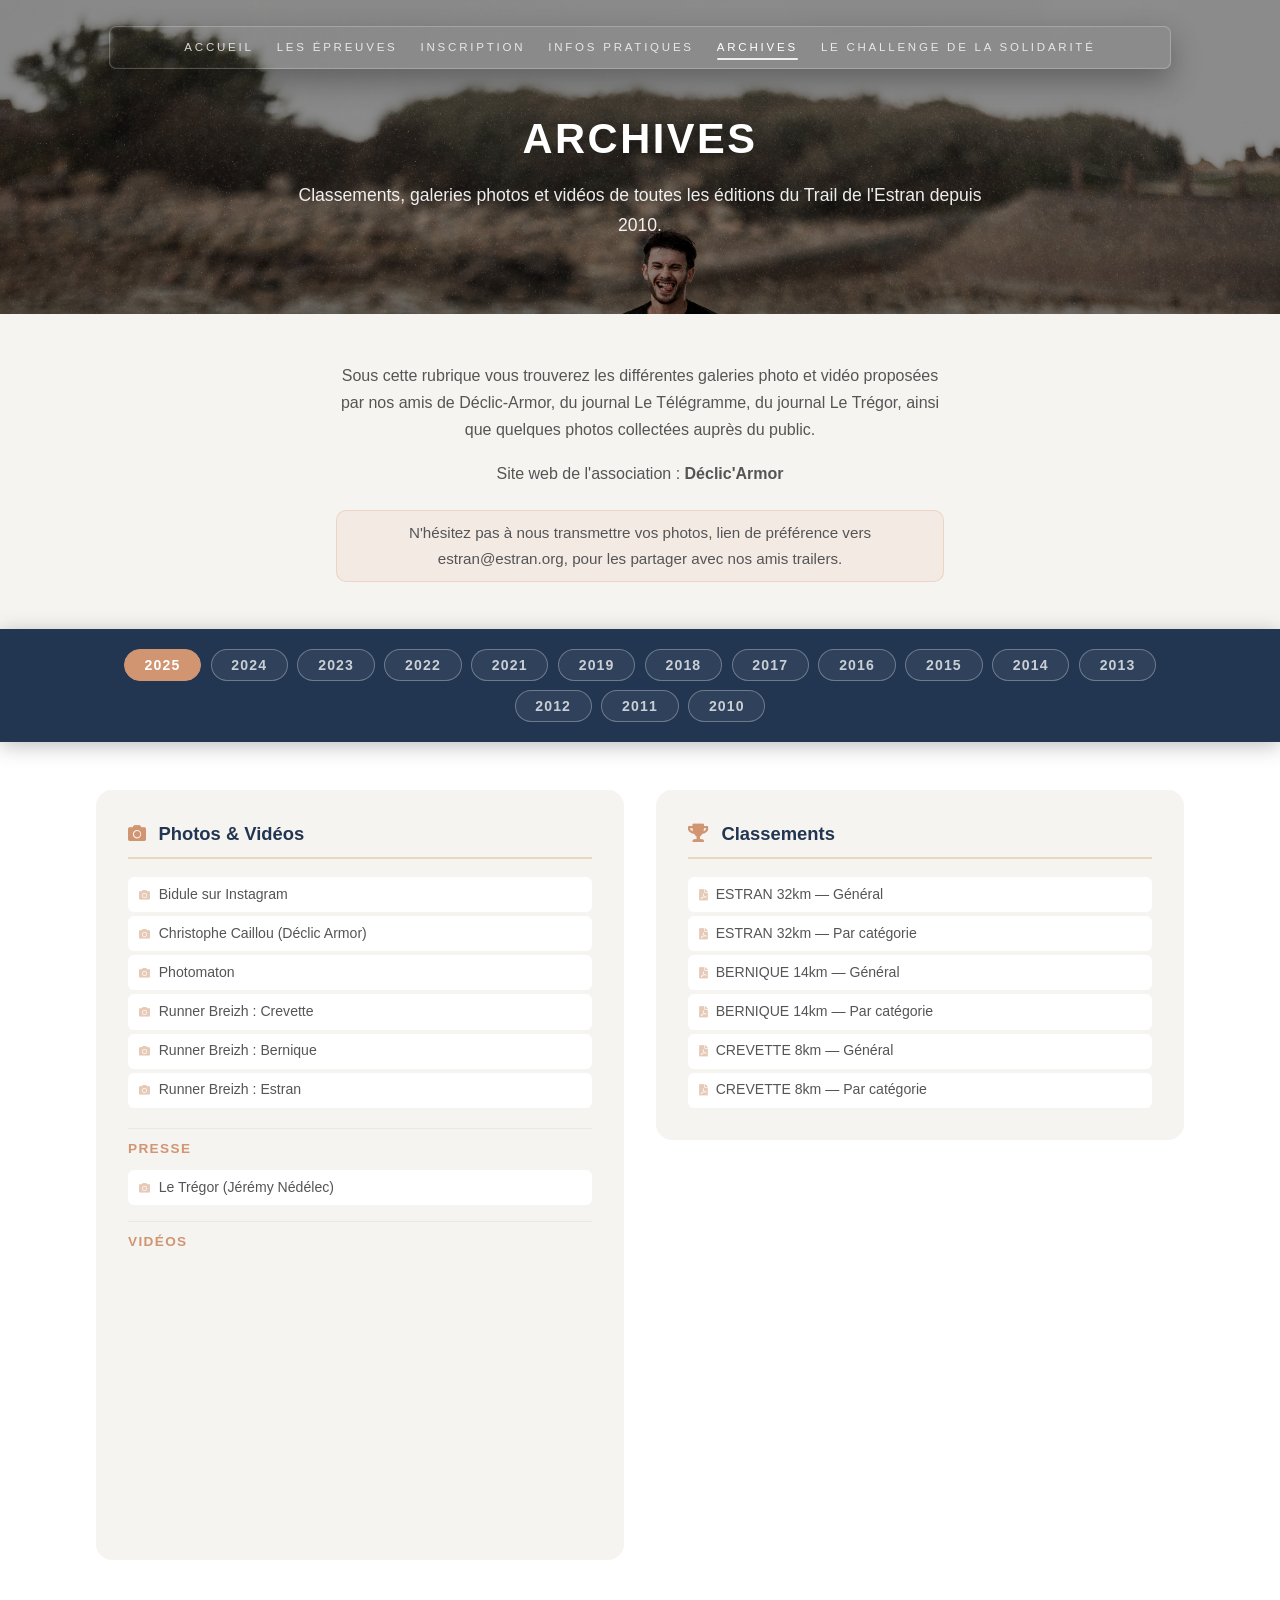
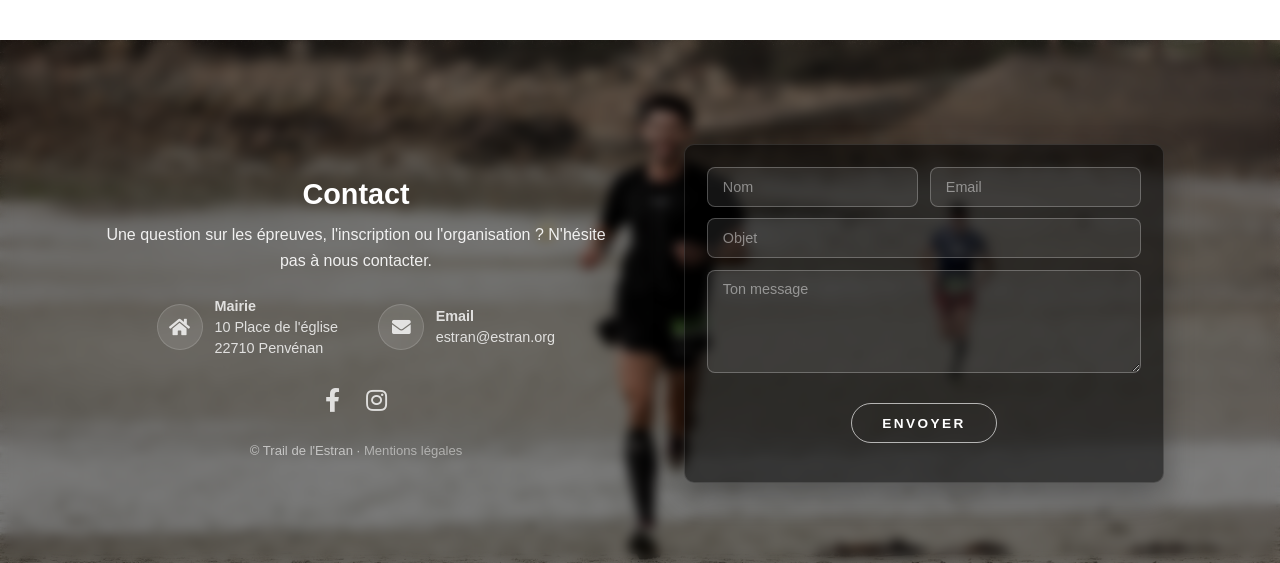
==== commit 6a702e53: "v1" ====
--- a/archives.html
+++ b/archives.html
@@ -32,7 +32,7 @@
         <div class="container">
             <p>
                 Sous cette rubrique vous trouverez les différentes galeries photo et vidéo
-                proposées par nos amis de Déclic-Armor (D.A), du journal Le Télégramme (L.T),
+                proposées par nos amis de Déclic-Armor, du journal Le Télégramme,
                 du journal Le Trégor, ainsi que quelques photos collectées auprès du public.
             </p>
             <p>
--- a/css/style.css
+++ b/css/style.css
@@ -120,7 +120,9 @@
 .fa-play::before {
   content: "\f04b";
 }
-
+.fa-heart::before {
+  content: "\f004";
+}
 /* ==============================
    2. RESET & BASE
    ============================== */
@@ -2094,7 +2096,205 @@
 }
 
 /* ==============================
-   22. ANIMATIONS
+   22. PAGE CHALLENGE SOLIDARITÉ
+   ============================== */
+
+.solida-intro {
+  padding: 4em 0 3em;
+  background: var(--bg-light);
+  text-align: center;
+}
+.solida-logo-wrap {
+  display: flex;
+  justify-content: center;
+  margin-bottom: 2em;
+}
+.solida-logo {
+  max-width: 16em;
+  height: auto;
+}
+.solida-logo-placeholder .icon::before {
+  font-size: 2em;
+}
+.solida-logo-placeholder img {
+  max-width: 100%;
+  max-height: 100%;
+  object-fit: contain;
+}
+.solida-catchphrase {
+  max-width: 38em;
+  margin: 0 auto;
+  font-size: 1.15em;
+  line-height: 1.7;
+  color: var(--deep);
+  font-weight: 400;
+}
+
+.solida-section {
+  padding: 4em 0;
+  background: var(--bg-light);
+}
+.solida-section-alt {
+  background: var(--bg-sand);
+}
+
+.solida-events-grid {
+  display: grid;
+  grid-template-columns: repeat(3, 1fr);
+  gap: 1.4em;
+}
+.solida-event-card {
+  background: var(--bg-light);
+  border-radius: var(--radius-lg);
+  padding: 1.6em 1.4em;
+  text-align: center;
+  border: 1px solid rgba(34, 54, 81, 0.06);
+  border-top: 4px solid var(--pearl);
+  transition:
+    transform 0.25s ease,
+    box-shadow 0.25s ease;
+}
+.solida-event-card:hover {
+  transform: translateY(-3px);
+  box-shadow: 0 8px 24px rgba(0, 0, 0, 0.08);
+}
+.solida-event-estran {
+  border-top-color: var(--almond);
+  background: rgba(209, 149, 114, 0.06);
+}
+
+.solida-event-date {
+  display: inline-block;
+  padding: 0.2em 1em;
+  background: var(--deep);
+  color: #fff;
+  border-radius: 999px;
+  font-size: 0.75em;
+  font-weight: 700;
+  letter-spacing: 0.1em;
+  text-transform: uppercase;
+  margin-bottom: 0.6em;
+}
+.solida-event-card h3 {
+  font-size: 1.1em;
+  margin: 0 0 0.4em 0;
+}
+.solida-event-lieu {
+  font-size: 0.88em;
+  opacity: 0.65;
+  margin: 0;
+}
+.solida-event-lieu .icon::before {
+  color: var(--almond);
+  margin-right: 0.3em;
+  font-size: 0.85em;
+}
+
+/* Règlement */
+.solida-reglement {
+  background: var(--bg-light);
+}
+.solida-rules {
+  max-width: 52em;
+  margin: 0 auto;
+  display: flex;
+  flex-direction: column;
+  gap: 1.2em;
+}
+.solida-rule {
+  display: flex;
+  align-items: flex-start;
+  gap: 1.2em;
+  padding: 1.4em 1.6em;
+  background: var(--bg-sand);
+  border-radius: var(--radius-lg);
+  border-left: 4px solid var(--almond);
+}
+.solida-rule-num {
+  flex-shrink: 0;
+  display: flex;
+  align-items: center;
+  justify-content: center;
+  width: 2.2em;
+  height: 2.2em;
+  border-radius: 999px;
+  background: var(--almond);
+  color: #fff;
+  font-weight: 700;
+  font-size: 1em;
+}
+.solida-rule h4 {
+  margin: 0 0 0.4em 0;
+  font-size: 1.05em;
+}
+.solida-rule p {
+  font-size: 0.9em;
+  line-height: 1.65;
+  margin: 0 0 0.6em 0;
+}
+.solida-rule p:last-child {
+  margin-bottom: 0;
+}
+
+@media screen and (max-width: 980px) {
+  .solida-events-grid {
+    grid-template-columns: repeat(2, 1fr);
+  }
+}
+@media screen and (max-width: 736px) {
+  .solida-events-grid {
+    grid-template-columns: 1fr;
+    max-width: 400px;
+    margin: 0 auto;
+  }
+  .solida-rule {
+    flex-direction: column;
+    align-items: center;
+    text-align: center;
+  }
+}
+
+/* ==============================
+   23. Mentions légales
+   ============================== */
+
+.mentions-section {
+  padding: 4em 0 5em;
+  background: var(--bg-light);
+}
+.mentions-content {
+  max-width: 48em;
+  margin: 0 auto;
+}
+.mentions-content h2 {
+  font-size: 1.15em;
+  margin: 2em 0 0.6em 0;
+  padding-bottom: 0.4em;
+  border-bottom: 2px solid var(--pearl);
+}
+.mentions-content h2:first-child {
+  margin-top: 0;
+}
+.mentions-content p {
+  font-size: 0.92em;
+  line-height: 1.7;
+}
+.mentions-content a {
+  color: var(--almond);
+}
+.mentions-placeholder {
+  display: inline-block;
+  padding: 0.1em 0.6em;
+  background: rgba(209, 149, 114, 0.15);
+  border: 1px dashed var(--almond);
+  border-radius: 4px;
+  color: var(--almond);
+  font-weight: 700;
+  font-size: 0.9em;
+}
+
+/* ==============================
+   24. ANIMATIONS
    ============================== */
 
 .race-header,
@@ -2148,7 +2348,7 @@
 }
 
 /* ==============================
-   23. RESPONSIVE
+   25. RESPONSIVE
    ============================== */
 
 @media screen and (max-width: 980px) {
@@ -2221,22 +2421,23 @@
   }
 
   #nav ul {
-    display: inline-flex;
-    border-radius: 0.45em;
-    padding: 0 1.8em;
+    display: none;
+    flex-direction: column;
+    position: absolute;
+    top: 100%;
+    right: 0;
+    left: 0;
+    background: var(--almond);
+    border-radius: 0 0 var(--radius) var(--radius);
+    box-shadow: 0 12px 30px rgba(0, 0, 0, 0.35);
+    padding: 0.6em 0;
     margin: 0;
     list-style: none;
-    background: transparent;
-    box-shadow:
-      inset 0 0 1px 1px rgba(255, 255, 255, 0.25),
-      0 12px 30px rgba(0, 0, 0, 0.3);
-    transition:
-      background-color 0.35s ease,
-      box-shadow 0.35s ease;
   }
   #nav.nav-open ul {
     display: flex;
   }
+
   #nav.scrolled .nav-inner {
     background: var(--almond);
   }
@@ -2300,7 +2501,9 @@
     align-items: center;
   }
   .contact-block {
-    justify-content: center;
+    flex-direction: column;
+    align-items: center;
+    text-align: center;
   }
   .contact-block div {
     text-align: center;
@@ -2346,6 +2549,13 @@
     max-width: 400px;
     margin: 0 auto;
   }
+  #header,
+  .epreuves-hero,
+  .page-hero,
+  .section-event,
+  #footer {
+    background-attachment: scroll;
+  }
 }
 
 @media screen and (max-width: 480px) {
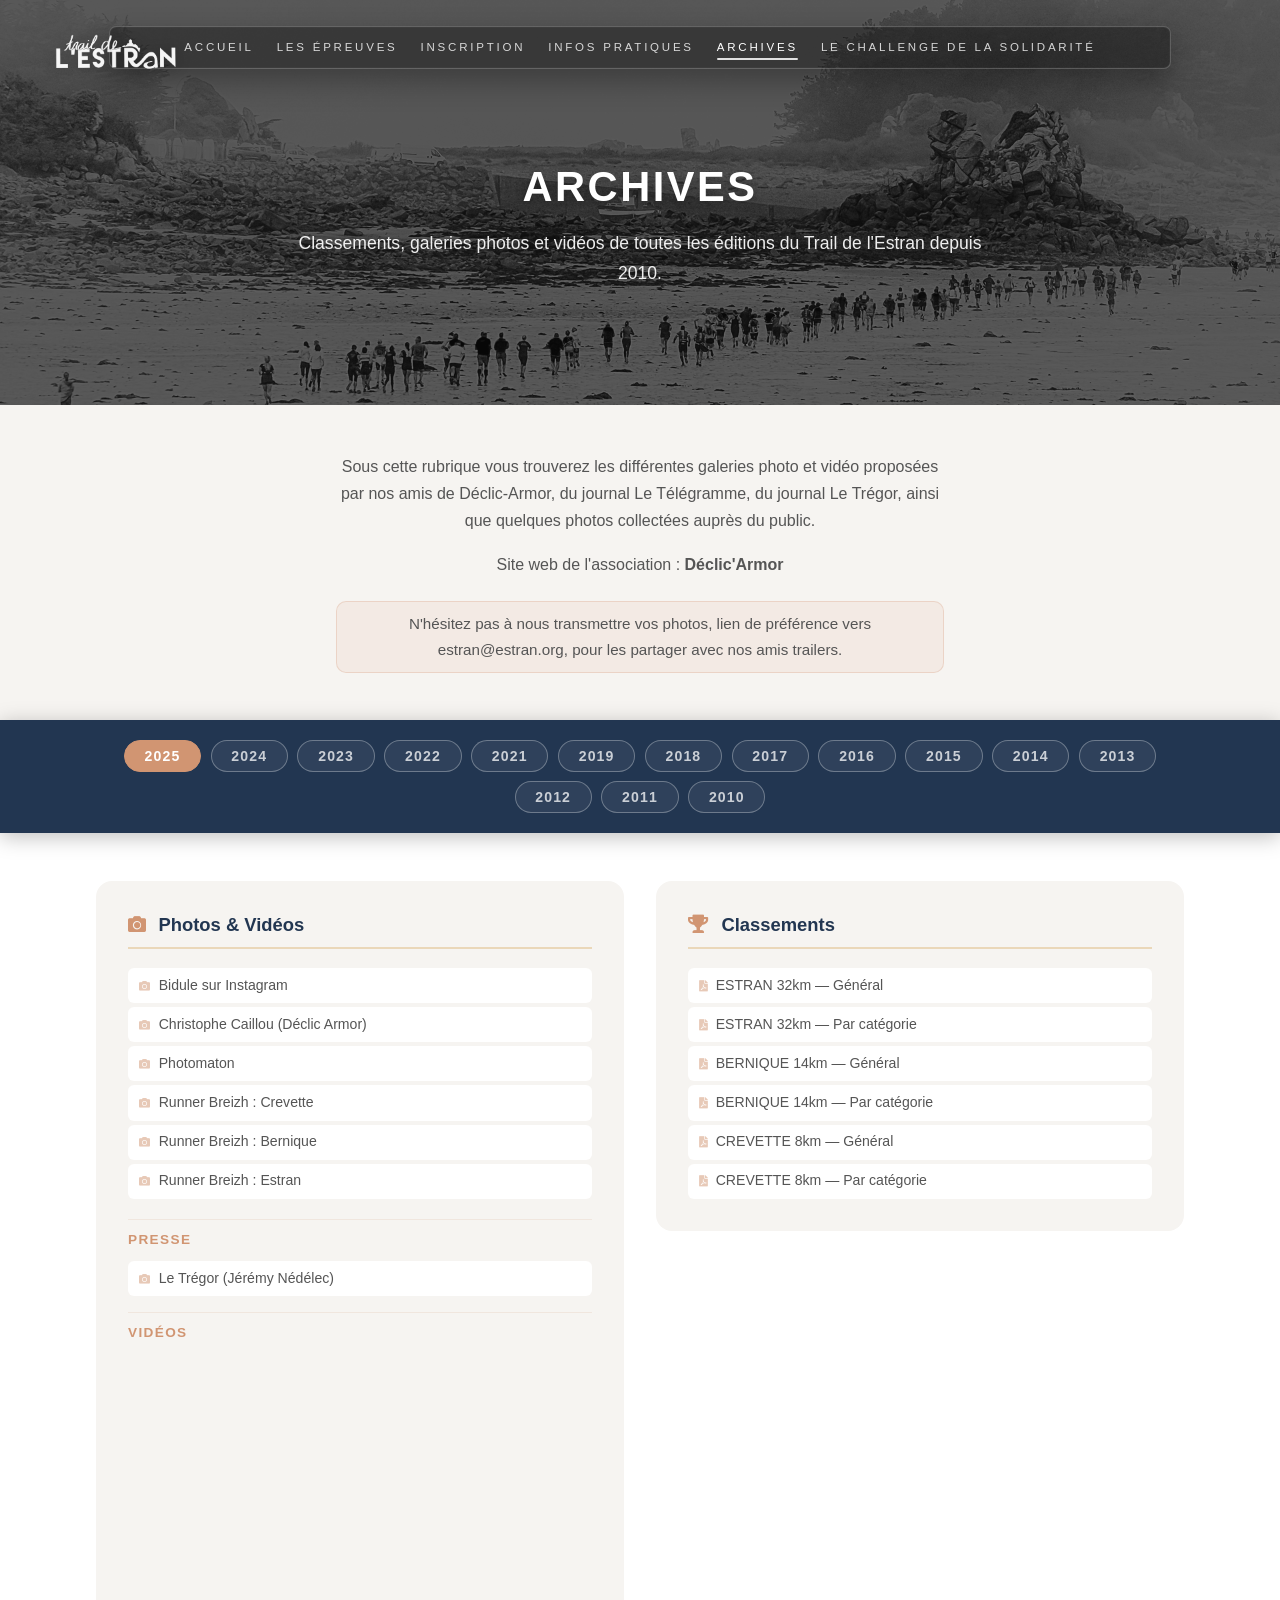
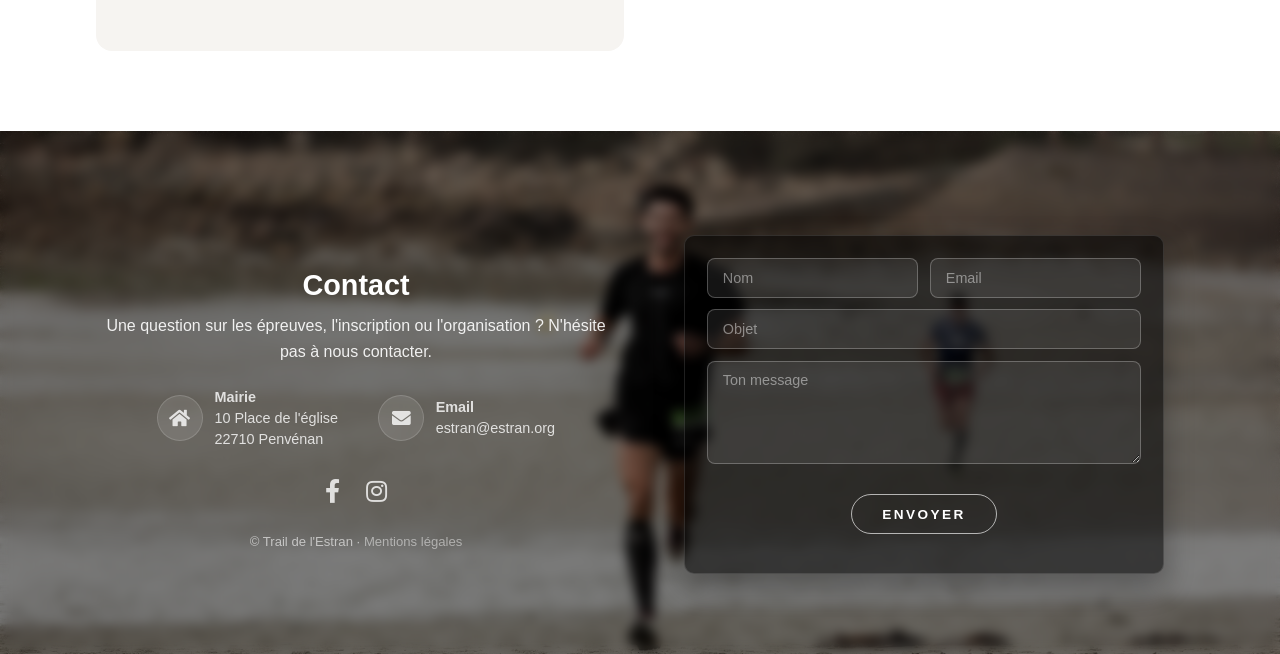
==== commit 77a3d381: "v2" ====
--- a/archives.html
+++ b/archives.html
@@ -14,7 +14,9 @@
 
     <!-- Nav -->
     <nav id="nav"></nav>
-
+    <a href="index.html" class="page-logo-link">
+        <img src="images/LOGO ESTRAN.png" alt="Accueil – Trail de l'Estran" class="page-logo">
+    </a>
     <!-- Hero -->
     <section id="top" class="page-hero">
         <div class="inner">
--- a/css/style.css
+++ b/css/style.css
@@ -123,6 +123,12 @@
 .fa-heart::before {
   content: "\f004";
 }
+.fa-download::before {
+  content: "\f019";
+}
+.fa-shopping-cart::before {
+  content: "\f07a";
+}
 /* ==============================
    2. RESET & BASE
    ============================== */
@@ -368,6 +374,27 @@
    6. NAV
    ============================== */
 
+.page-logo-link {
+  position: fixed;
+  top: 0.5em;
+  left: 40px !important;
+  z-index: 1001;
+  display: inline-block;
+  line-height: 0;
+  padding: 0;
+  font-size: 0;
+}
+.page-logo {
+  width: 150px;
+  height: auto;
+  filter: brightness(0) invert(1) drop-shadow(0 2px 8px rgba(0, 0, 0, 0.3));
+  opacity: 0.95;
+  transition: opacity 0.3s ease;
+}
+.page-logo:hover {
+  opacity: 1;
+}
+
 #nav {
   position: fixed;
   top: 1.6em;
@@ -383,7 +410,7 @@
   padding: 0 4em;
   margin: 0;
   list-style: none;
-  background: transparent;
+  background: rgba(0, 0, 0, 0.35);
   box-shadow:
     inset 0 0 1px 1px rgba(255, 255, 255, 0.25),
     0 12px 30px rgba(0, 0, 0, 0.3);
@@ -519,7 +546,7 @@
   background-image: url("../images/header-estran.jpg");
   background-size: cover;
   background-position: center;
-  background-attachment: fixed;
+  background-attachment: scroll;
 }
 #header::before {
   content: "";
@@ -546,13 +573,14 @@
   flex-direction: column;
   align-items: center;
   gap: 0.6em;
-  margin-bottom: 1.2em;
-}
-.flag-bzh {
-  width: 80px;
+  margin-bottom: 0.3em;
+}
+/* Logo header */
+.header-logo {
+  max-width: 580px;
+  width: 80%;
   height: auto;
-  opacity: 0.85;
-  filter: drop-shadow(0 10px 18px rgba(0, 0, 0, 0.35));
+  filter: brightness(0) invert(1) drop-shadow(0 4px 18px rgba(0, 0, 0, 0.35));
   animation:
     flagIntro 1.2s ease-out forwards,
     flagFloat 6s ease-in-out infinite;
@@ -563,7 +591,7 @@
     transform: translateY(-12px) scale(0.96);
   }
   to {
-    opacity: 0.85;
+    opacity: 1;
     transform: translateY(0) scale(1);
   }
 }
@@ -625,9 +653,25 @@
 }
 
 .section-parcours img {
-  max-height: 600px;
+  max-height: 700px;
   width: 100%;
   object-fit: cover;
+}
+
+.section-logo {
+  display: block;
+  max-width: 220px;
+  height: auto;
+  margin-bottom: 0.3em;
+}
+
+.section-flag {
+  display: block;
+  width: 100px;
+  height: auto;
+  margin: 0 auto 0.8em auto;
+  border-radius: 4px;
+  box-shadow: 0 2px 8px rgba(0, 0, 0, 0.12);
 }
 
 /* ==============================
@@ -761,6 +805,24 @@
   grid-template-columns: repeat(5, 1fr);
   gap: 1.1em;
   align-items: center;
+}
+
+.partners-grid a {
+  display: flex;
+  align-items: center;
+  justify-content: center;
+  min-height: 100px;
+  padding: 1em;
+  background: #fff;
+  border-radius: var(--radius);
+  box-shadow: 0 2px 8px rgba(0, 0, 0, 0.06);
+}
+.partners-grid a img {
+  max-width: 100%;
+  max-height: 70px;
+  width: auto;
+  height: auto;
+  object-fit: contain;
 }
 .partner {
   display: flex;
@@ -797,6 +859,74 @@
 }
 
 /* ==============================
+   10b. TEE-SHIRT
+   ============================== */
+
+.section-tshirt {
+  padding: 4em 0;
+  background: var(--bg-sand);
+  color: var(--deep);
+}
+.tshirt-layout {
+  display: flex;
+  align-items: center;
+  gap: 3em;
+}
+.tshirt-images {
+  position: relative;
+  flex: 0 0 400px;
+  min-height: 480px;
+}
+.tshirt-img {
+  position: absolute;
+  border-radius: var(--radius);
+  filter: drop-shadow(0 8px 24px rgba(0, 0, 0, 0.18));
+  transition: transform 0.4s ease;
+}
+.tshirt-img:hover {
+  transform: scale(1.04);
+}
+.tshirt-front {
+  width: 340px;
+  top: 0;
+  left: 0;
+  z-index: 2;
+}
+.tshirt-back {
+  width: 280px;
+  bottom: 0;
+  right: -20px;
+  z-index: 1;
+}
+.tshirt-info {
+  flex: 1;
+}
+.tshirt-info h2 {
+  text-transform: uppercase;
+  margin-bottom: 0.2em;
+}
+.tshirt-subtitle {
+  font-size: 1.15em;
+  font-weight: 700;
+  color: var(--almond);
+  margin-bottom: 1em;
+}
+.tshirt-pitch {
+  font-style: italic;
+  color: var(--deep);
+  line-height: 1.7;
+  margin-bottom: 1.5em;
+}
+.tshirt-info .button {
+  font-size: 1.05em;
+}
+
+.section-tshirt .tshirt-pitch,
+.section-tshirt p {
+  color: var(--deep);
+}
+
+/* ==============================
    11. FOOTER & CONTACT
    ============================== */
 
@@ -948,13 +1078,13 @@
 
 .epreuves-hero {
   position: relative;
-  padding: 7em 0 3.5em 0;
+  padding: 10em 0 5em 0;
   text-align: center;
   color: #fff;
-  background-image: url("../images/header-estran.jpg");
+  background-image: url("../images/Les épreuves.jpg");
   background-size: cover;
-  background-position: center;
-  background-attachment: fixed;
+  background-position: center 30%;
+  background-attachment: scroll;
 }
 .epreuves-hero::before {
   content: "";
@@ -1132,6 +1262,39 @@
   max-width: 42em;
   margin: 0 auto;
   text-align: center;
+}
+
+.race-places {
+  font-size: 0.9em;
+  color: var(--almond);
+  font-weight: 700;
+  letter-spacing: 0.06em;
+  margin-top: -0.4em;
+}
+
+.kids-races-grid {
+  display: grid;
+  grid-template-columns: repeat(3, 1fr);
+  gap: 1.2em;
+  margin: 1.5em 0;
+}
+.kids-medal {
+  margin-top: 1.5em;
+  font-size: 1.1em;
+  font-weight: 700;
+  color: var(--almond);
+}
+.kids-medal .icon {
+  margin-right: 0.4em;
+}
+
+.tshirt-pitch {
+  color: rgba(255, 255, 255, 0.92);
+  font-size: 1.05em;
+  font-style: italic;
+  max-width: 38em;
+  margin: 0 auto 1.5em auto;
+  line-height: 1.7;
 }
 
 /* Reglement section bottom */
@@ -1351,13 +1514,30 @@
 
 .page-hero {
   position: relative;
-  padding: 7em 0 3.5em 0;
+  padding: 10em 0 5em 0;
   text-align: center;
   color: #fff;
   background-image: url("../images/header-estran.jpg");
   background-size: cover;
-  background-position: center;
-  background-attachment: fixed;
+  background-position: center 40%;
+  background-attachment: scroll;
+  min-height: 45vh;
+}
+/* Page-specific hero backgrounds */
+body[data-page="infos"] .page-hero {
+  background-image: url("../images/Infos pratiques.jpg");
+}
+body[data-page="archives"] .page-hero {
+  background-image: url("../images/Archives.jpg");
+  background-position: center 70%;
+}
+body[data-page="solidarite"] .page-hero {
+  background-image: url("../images/Challenge.jpg");
+  background-position: center 30%;
+}
+body[data-page="inscription"] .page-hero {
+  background-image: url("../images/Les épreuves 2.jpg");
+  background-position: center 30%;
 }
 .page-hero::before {
   content: "";
@@ -2342,7 +2522,7 @@
     animation-duration: 0s !important;
     transition-duration: 0s !important;
   }
-  .flag-bzh {
+  .header-logo {
     animation: none;
   }
 }
@@ -2402,7 +2582,13 @@
   body {
     font-size: 15px;
   }
-
+  .page-logo-link {
+    top: 0.5em;
+    left: 2.5em;
+  }
+  .page-logo {
+    width: 80px;
+  }
   /* Hamburger visible */
   .nav-toggle {
     display: block;
@@ -2478,8 +2664,16 @@
   #header {
     padding: 8em 0 4em 0;
   }
-  #header h1 {
-    font-size: 1.8em;
+  .header-logo {
+    max-width: 340px;
+  }
+
+  .tshirt-img {
+    max-width: 220px;
+    width: 42%;
+  }
+  .tshirt-back {
+    margin-left: -1em;
   }
 
   .race-map {
@@ -2548,6 +2742,11 @@
     grid-template-columns: 1fr;
     max-width: 400px;
     margin: 0 auto;
+  }
+  .kids-races-grid {
+    grid-template-columns: 1fr;
+    max-width: 400px;
+    margin: 1em auto;
   }
   #header,
   .epreuves-hero,
@@ -2556,6 +2755,24 @@
   #footer {
     background-attachment: scroll;
   }
+
+  .tshirt-layout {
+    flex-direction: column;
+    text-align: center;
+  }
+  .tshirt-images {
+    flex: none;
+    width: 300px;
+    min-height: 400px;
+    margin: 0 auto;
+  }
+  .tshirt-front {
+    width: 260px;
+  }
+  .tshirt-back {
+    width: 220px;
+    right: -10px;
+  }
 }
 
 @media screen and (max-width: 480px) {
